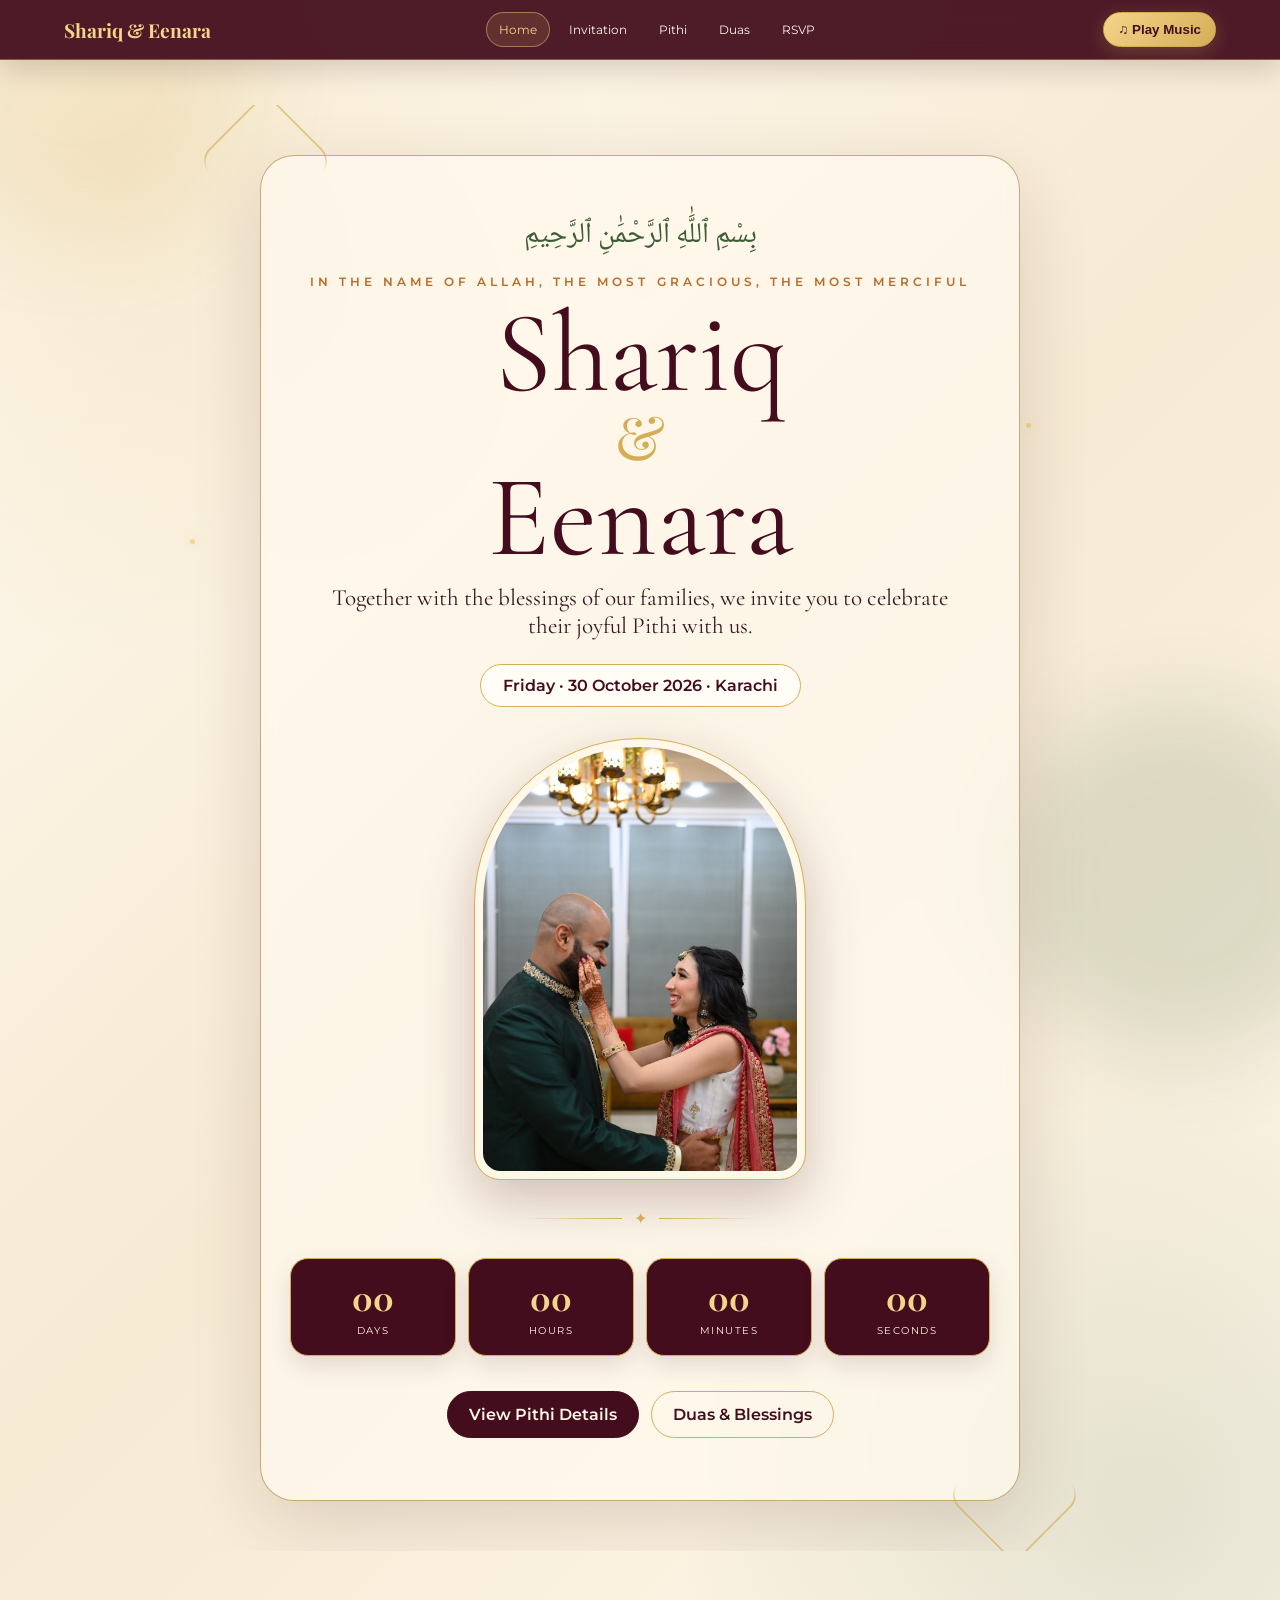
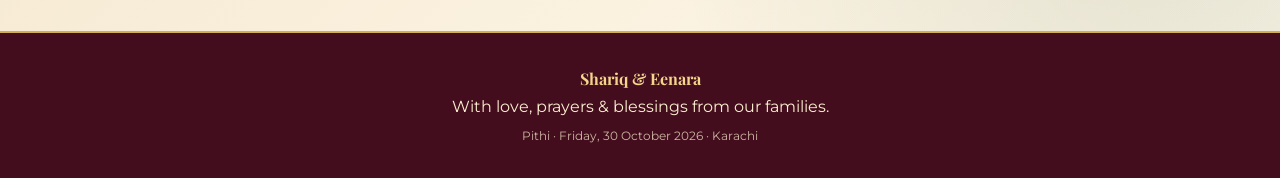
==== index.html @ 4c94699b "Add files via upload" ====
<!doctype html>
<html lang="en"><head><meta charset="utf-8"><meta name="viewport" content="width=device-width,initial-scale=1">
<title>Home | Shariq & Eenara</title><meta name="description" content="Wedding invitation for Shariq & Eenara — Pithi, Friday 30 October 2026, Karachi.">
<link rel="stylesheet" href="styles.css"></head><body>
<header class="topbar">
  <a class="brand" href="index.html">Shariq & Eenara</a>
  <nav class="nav">
    <a href="index.html">Home</a><a href="story.html">Invitation</a><a href="event.html">Pithi</a>
    <a href="duas.html">Duas</a><a href="rsvp.html">RSVP</a>
  </nav>
  <div class="music-wrap"><button class="music-btn" type="button">♫ Play Music</button></div>
</header>
<div id="ytplayer" class="music-frame" aria-hidden="true"></div>
<main>
<section class="hero">
 <div class="sparkles"><i></i><i></i><i></i><i></i><i></i></div>
 <div class="ornament">
   <div class="bismillah">بِسْمِ ٱللَّٰهِ ٱلرَّحْمَٰنِ ٱلرَّحِيمِ</div>
   <div class="kicker">In the name of Allah, the Most Gracious, the Most Merciful</div>
   <div class="names">Shariq <span>&amp;</span> Eenara</div>
   <p class="subtitle">Together with the blessings of our families, we invite you to celebrate their joyful Pithi with us.</p>
   <div class="date-pill">Friday · 30 October 2026 · Karachi</div>
   <img class="photo hero-photo" src="assets/couple.jpg" alt="Shariq and Eenara">
   <div class="divider">✦</div>
   <div class="countdown">
     <div class="time-box"><strong id="days">00</strong><span>Days</span></div>
     <div class="time-box"><strong id="hours">00</strong><span>Hours</span></div>
     <div class="time-box"><strong id="minutes">00</strong><span>Minutes</span></div>
     <div class="time-box"><strong id="seconds">00</strong><span>Seconds</span></div>
   </div>
   <a class="btn" href="event.html">View Pithi Details</a>
   <a class="btn alt" href="duas.html">Duas &amp; Blessings</a>
 </div>
</section>
</main>
<footer><div><strong>Shariq & Eenara</strong></div><div style="margin-top:8px">With love, prayers & blessings from our families.</div><div style="margin-top:12px;font-size:.75rem;opacity:.75">Pithi · Friday, 30 October 2026 · Karachi</div></footer>
<script src="script.js"></script></body></html>
---- styles.css ----
@import url('https://fonts.googleapis.com/css2?family=Cormorant+Garamond:wght@400;500;600;700&family=Playfair+Display:wght@500;600;700&family=Montserrat:wght@400;500;600&family=Noto+Naskh+Arabic:wght@400;600;700&display=swap');

:root{
  --maroon:#65152a; --burgundy:#430d1d; --mehndi:#3f5d35;
  --gold:#d5ad55; --gold2:#f3d58b; --cream:#fff8e9;
  --ivory:#f9f1df; --ink:#351923; --saffron:#b86b28;
}
*{box-sizing:border-box}
html{scroll-behavior:smooth}
body{
  margin:0; color:var(--ink); background:
  radial-gradient(circle at 10% 10%,rgba(213,173,85,.16),transparent 24%),
  radial-gradient(circle at 90% 85%,rgba(63,93,53,.13),transparent 25%),
  linear-gradient(135deg,#fffaf0,#f6ead3 48%,#fff9ed);
  font-family:Montserrat,Arial,sans-serif; min-height:100vh;
}
body:before,body:after{
  content:"";position:fixed;inset:auto;z-index:-1;pointer-events:none;
  width:360px;height:360px;border-radius:50%;filter:blur(45px);opacity:.15;
  background:var(--gold);animation:drift 13s ease-in-out infinite alternate;
}
body:before{top:-120px;left:-100px} body:after{bottom:-160px;right:-80px;background:var(--mehndi);animation-delay:-4s}
@keyframes drift{to{transform:translate(70px,35px) scale(1.12)}}

.topbar{
  position:sticky;top:0;z-index:50;display:flex;align-items:center;justify-content:space-between;
  padding:12px 5%;background:rgba(67,13,29,.94);backdrop-filter:blur(12px);
  border-bottom:1px solid rgba(243,213,139,.35);box-shadow:0 8px 30px rgba(43,10,19,.18)
}
.brand{color:var(--gold2);font-family:"Playfair Display",serif;font-size:1.2rem;font-weight:700;text-decoration:none}
.nav{display:flex;gap:6px;flex-wrap:wrap;justify-content:flex-end}
.nav a{
  color:#fff8ea;text-decoration:none;padding:9px 12px;border-radius:999px;font-size:.76rem;
  transition:.25s;border:1px solid transparent
}
.nav a:hover,.nav a.active{background:rgba(213,173,85,.14);border-color:rgba(243,213,139,.45);color:var(--gold2)}
.music-btn{
  border:1px solid var(--gold);background:linear-gradient(135deg,var(--gold2),var(--gold));
  color:var(--burgundy);font-weight:700;border-radius:999px;padding:9px 14px;cursor:pointer;
  box-shadow:0 5px 18px rgba(213,173,85,.25);white-space:nowrap
}
.music-wrap{display:flex;gap:8px;align-items:center}
.music-status{color:#ffeec0;font-size:.68rem;display:none}
.music-frame{position:fixed;width:1px;height:1px;left:-20px;bottom:-20px;opacity:.01;pointer-events:none}

main{padding:45px 5% 80px;max-width:1200px;margin:auto}
.hero{
  min-height:calc(100vh - 78px);display:grid;place-items:center;text-align:center;position:relative;overflow:hidden;
  padding:50px 10px;
}
.ornament{
  width:min(760px,96%);padding:55px 28px;position:relative;
  border:1px solid rgba(160,117,42,.6);border-radius:34px;
  background:rgba(255,250,239,.72);box-shadow:0 24px 70px rgba(70,18,30,.14);
  backdrop-filter:blur(8px);animation:rise 1.1s ease both
}
.ornament:before,.ornament:after{
  content:"";position:absolute;width:95px;height:95px;border:2px solid var(--gold);
  opacity:.65;transform:rotate(45deg);border-radius:18px
}
.ornament:before{top:-44px;left:-44px;border-right:0;border-bottom:0}
.ornament:after{bottom:-44px;right:-44px;border-left:0;border-top:0}
.bismillah{font-family:"Noto Naskh Arabic",serif;font-size:1.8rem;color:var(--mehndi);margin-bottom:15px}
.kicker{letter-spacing:.35em;text-transform:uppercase;color:var(--saffron);font-size:.72rem;font-weight:600}
.names{font-family:"Cormorant Garamond",serif;font-size:clamp(4rem,10vw,7.2rem);line-height:.75;color:var(--burgundy);margin:22px 0}
.names span{display:block;font-size:.52em;color:var(--gold);line-height:1.3;font-family:"Playfair Display",serif}
.subtitle{font-family:"Cormorant Garamond",serif;font-size:1.45rem;max-width:650px;margin:0 auto 24px}
.date-pill{display:inline-block;padding:11px 22px;border:1px solid var(--gold);border-radius:999px;color:var(--burgundy);background:#fffdf6;font-weight:600}
.photo{
  width:min(330px,72vw);aspect-ratio:3/4;object-fit:cover;object-position:center;border-radius:180px 180px 28px 28px;
  border:8px solid #fff8e9;outline:1px solid var(--gold);box-shadow:0 20px 55px rgba(67,13,29,.25);
  animation:float 5s ease-in-out infinite
}
.hero-photo{margin:32px auto 0;display:block}
@keyframes float{50%{transform:translateY(-9px)}}
@keyframes rise{from{opacity:0;transform:translateY(25px)}to{opacity:1;transform:none}}

.sparkles{position:absolute;inset:0;overflow:hidden;pointer-events:none}
.sparkles i{position:absolute;width:5px;height:5px;background:var(--gold2);border-radius:50%;box-shadow:0 0 13px var(--gold2);animation:twinkle 4s infinite}
.sparkles i:nth-child(1){left:8%;top:30%;animation-delay:-1s}.sparkles i:nth-child(2){left:86%;top:22%;animation-delay:-2s}
.sparkles i:nth-child(3){left:16%;top:75%;animation-delay:-3s}.sparkles i:nth-child(4){left:78%;top:78%;animation-delay:-1.5s}
.sparkles i:nth-child(5){left:50%;top:12%;animation-delay:-.5s}
@keyframes twinkle{50%{transform:scale(2);opacity:.35}100%{opacity:.9}}

.section-title{text-align:center;margin:10px auto 42px}
.section-title .small{color:var(--saffron);text-transform:uppercase;letter-spacing:.3em;font-size:.7rem}
.section-title h1,.section-title h2{font-family:"Playfair Display",serif;color:var(--burgundy);font-size:clamp(2.2rem,5vw,3.6rem);margin:8px 0}
.section-title p{max-width:700px;margin:auto;line-height:1.8}
.grid{display:grid;grid-template-columns:repeat(2,minmax(0,1fr));gap:24px}
.card{
  background:rgba(255,252,243,.85);border:1px solid rgba(160,117,42,.35);border-radius:25px;padding:28px;
  box-shadow:0 15px 45px rgba(65,16,29,.09);position:relative;overflow:hidden
}
.card:after{content:"✦";position:absolute;right:18px;top:12px;color:var(--gold);font-size:1.4rem;opacity:.65}
.card h3{font-family:"Playfair Display",serif;color:var(--burgundy);font-size:1.55rem;margin-top:0}
.card p{line-height:1.8}
.family-name{font-family:"Cormorant Garamond",serif;font-size:2rem;color:var(--mehndi)}
.arabic{font-family:"Noto Naskh Arabic",serif;font-size:1.65rem;line-height:2.15;color:var(--burgundy);direction:rtl;text-align:center}
.meaning{text-align:center;color:#654653;font-style:italic;line-height:1.8}
.center{text-align:center}
.divider{display:flex;align-items:center;gap:12px;justify-content:center;color:var(--gold);margin:30px 0}
.divider:before,.divider:after{content:"";height:1px;background:linear-gradient(90deg,transparent,var(--gold));width:100px}.divider:after{background:linear-gradient(90deg,var(--gold),transparent)}
.venue{font-family:"Cormorant Garamond",serif;font-size:2rem;color:var(--burgundy)}
.btn{
 display:inline-block;text-decoration:none;border-radius:999px;padding:13px 21px;margin:7px 4px;
 background:var(--burgundy);color:#fff7e8;border:1px solid var(--burgundy);font-weight:600;transition:.25s
}
.btn:hover{transform:translateY(-2px);box-shadow:0 10px 24px rgba(67,13,29,.2)}
.btn.alt{background:transparent;color:var(--burgundy);border-color:var(--gold)}
.countdown{display:grid;grid-template-columns:repeat(4,1fr);gap:12px;max-width:700px;margin:28px auto}
.time-box{background:var(--burgundy);color:#fff7e7;border-radius:18px;padding:17px 8px;border:1px solid var(--gold);box-shadow:0 10px 25px rgba(67,13,29,.13)}
.time-box strong{font-family:"Playfair Display",serif;font-size:2rem;display:block;color:var(--gold2)}
.time-box span{font-size:.62rem;letter-spacing:.15em;text-transform:uppercase}
.notice{padding:14px 18px;border-left:3px solid var(--gold);background:rgba(213,173,85,.09);line-height:1.7}
footer{background:var(--burgundy);color:#fcefd0;text-align:center;padding:35px 5%;border-top:2px solid var(--gold)}
footer strong{font-family:"Playfair Display",serif;color:var(--gold2)}
@media(max-width:800px){
 .topbar{align-items:flex-start;gap:10px}.nav{display:none}.topbar:focus-within .nav,.topbar:hover .nav{display:flex}
 .music-status{display:none}.grid{grid-template-columns:1fr}.countdown{grid-template-columns:repeat(2,1fr)}
 .ornament{padding:42px 18px}.names{font-size:4.2rem}.photo{width:min(290px,78vw)}
 main{padding-top:35px}
}
@media(max-width:480px){
 .brand{font-size:1rem}.music-btn{padding:8px 10px;font-size:.7rem}.topbar{padding:10px 3%}
 .names{font-size:3.6rem}.subtitle{font-size:1.25rem}.arabic{font-size:1.42rem}
}

.contact-number{font-family:"Playfair Display",serif;font-size:1.35rem;color:var(--burgundy);margin:8px 0 4px;font-weight:600}
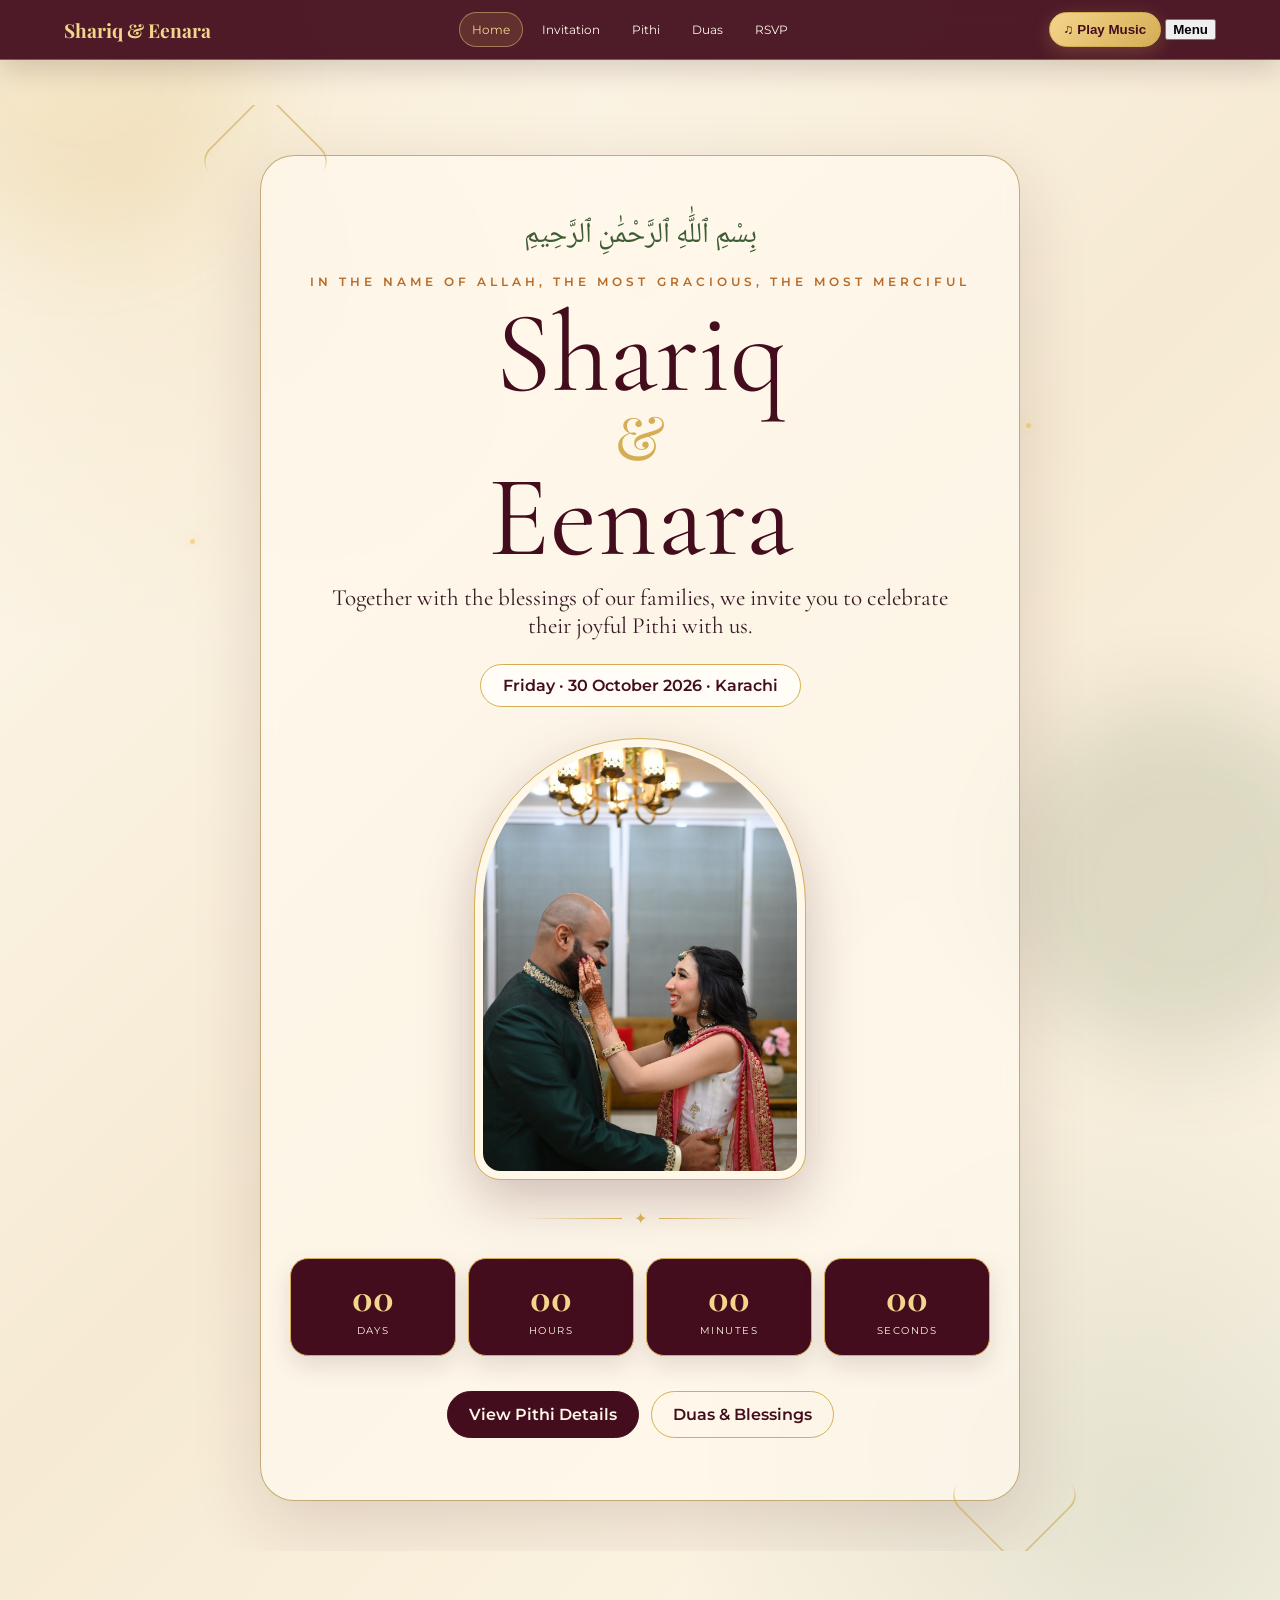
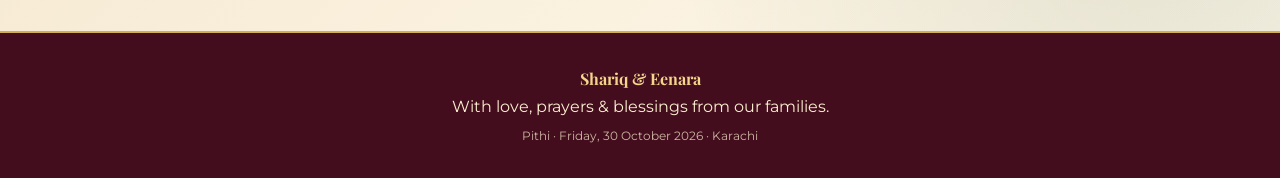
==== commit 9ae45bc9: "Update index.html" ====
--- a/index.html
+++ b/index.html
@@ -3,12 +3,38 @@
 <title>Home | Shariq & Eenara</title><meta name="description" content="Wedding invitation for Shariq & Eenara — Pithi, Friday 30 October 2026, Karachi.">
 <link rel="stylesheet" href="styles.css"></head><body>
 <header class="topbar">
-  <a class="brand" href="index.html">Shariq & Eenara</a>
-  <nav class="nav">
-    <a href="index.html">Home</a><a href="story.html">Invitation</a><a href="event.html">Pithi</a>
-    <a href="duas.html">Duas</a><a href="rsvp.html">RSVP</a>
+  <a class="brand" href="index.html">
+    Shariq & Eenara
+  </a>
+
+  <nav class="nav" id="siteNav">
+    <a href="index.html">Home</a>
+    <a href="story.html">Invitation</a>
+    <a href="event.html">Pithi</a>
+    <a href="duas.html">Duas</a>
+    <a href="rsvp.html">RSVP</a>
   </nav>
-  <div class="music-wrap"><button class="music-btn" type="button">♫ Play Music</button></div>
+
+  <div class="header-actions">
+
+    <button class="music-btn" type="button">
+      ♫ Play Music
+    </button>
+
+    <button 
+      class="menu-btn"
+      type="button"
+      aria-label="Open navigation menu"
+      aria-expanded="false"
+      aria-controls="siteNav"
+    >
+      <span></span>
+      <span></span>
+      <span></span>
+      <b>Menu</b>
+    </button>
+
+  </div>
 </header>
 <div id="ytplayer" class="music-frame" aria-hidden="true"></div>
 <main>
@@ -34,4 +60,4 @@
 </section>
 </main>
 <footer><div><strong>Shariq & Eenara</strong></div><div style="margin-top:8px">With love, prayers & blessings from our families.</div><div style="margin-top:12px;font-size:.75rem;opacity:.75">Pithi · Friday, 30 October 2026 · Karachi</div></footer>
-<script src="script.js"></script></body></html>+<script src="script.js"></script></body></html>
